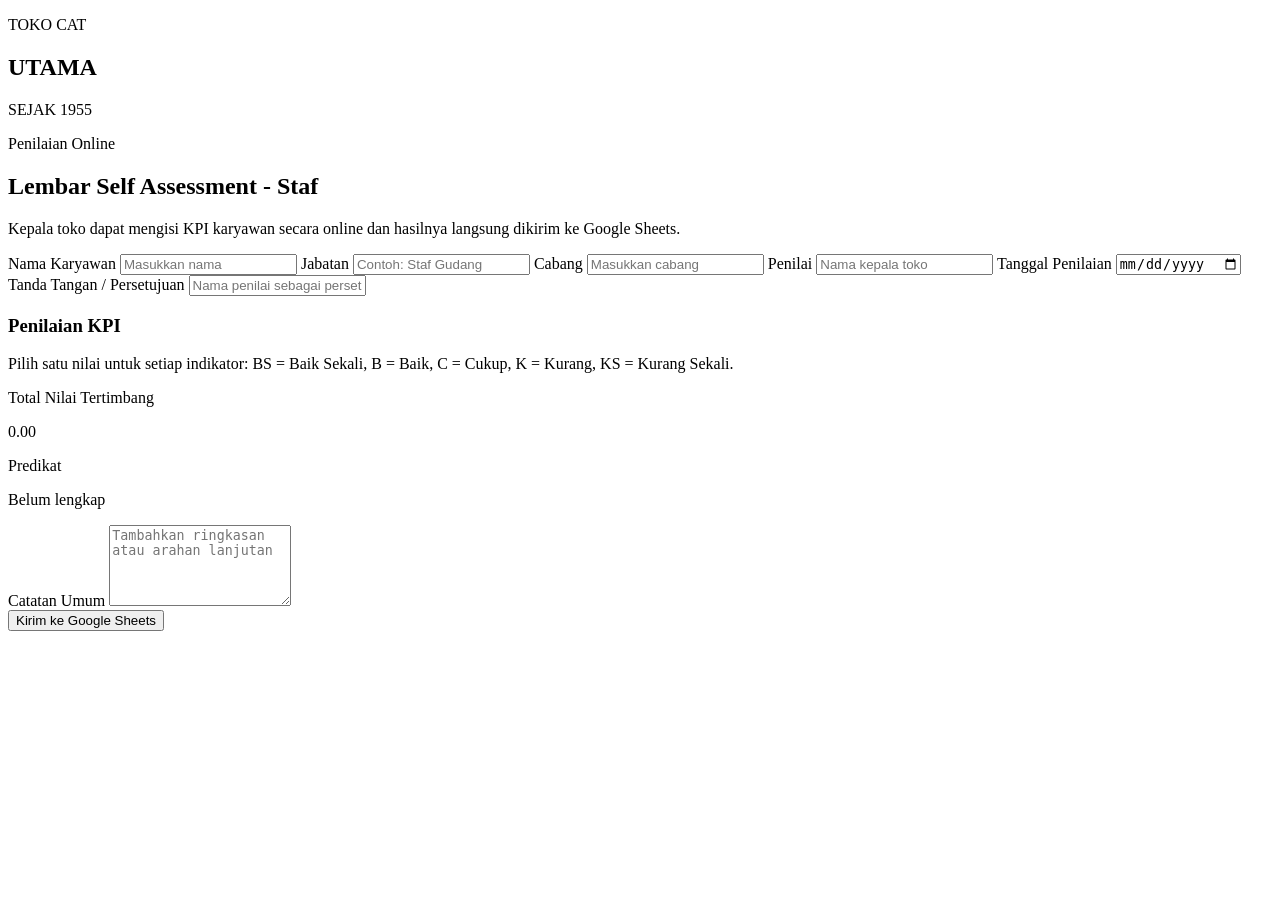
==== index.html @ 6971be31 "Add initial HTML structure for KPI form" ====
<!DOCTYPE html>
<html lang="id">
<head>
  <meta charset="UTF-8">
  <meta name="viewport" content="width=device-width, initial-scale=1.0">
  <title>Form KPI Karyawan</title>
  <link rel="preconnect" href="https://fonts.googleapis.com">
  <link rel="preconnect" href="https://fonts.gstatic.com" crossorigin>
  <link href="https://fonts.googleapis.com/css2?family=Plus+Jakarta+Sans:wght@400;500;600;700;800&display=swap" rel="stylesheet">
  <link rel="stylesheet" href="styles.css">
</head>
<body>
  <main class="page-shell">
    <section class="hero-card">
      <div class="brand-block">
        <p class="brand-kicker">TOKO CAT</p>
        <h1>UTAMA</h1>
        <p class="brand-since">SEJAK 1955</p>
      </div>
      <div class="hero-copy">
        <span class="eyebrow">Penilaian Online</span>
        <h2>Lembar Self Assessment - Staf</h2>
        <p>Kepala toko dapat mengisi KPI karyawan secara online dan hasilnya langsung dikirim ke Google Sheets.</p>
      </div>
    </section>

    <form id="kpiForm" class="form-card">
      <section class="meta-grid">
        <label>
          <span>Nama Karyawan</span>
          <input type="text" name="nama" placeholder="Masukkan nama" required>
        </label>
        <label>
          <span>Jabatan</span>
          <input type="text" name="jabatan" placeholder="Contoh: Staf Gudang" required>
        </label>
        <label>
          <span>Cabang</span>
          <input type="text" name="cabang" placeholder="Masukkan cabang" required>
        </label>
        <label>
          <span>Penilai</span>
          <input type="text" name="penilai" placeholder="Nama kepala toko" required>
        </label>
        <label>
          <span>Tanggal Penilaian</span>
          <input type="date" name="tanggal" required>
        </label>
        <label>
          <span>Tanda Tangan / Persetujuan</span>
          <input type="text" name="ttd" placeholder="Nama penilai sebagai persetujuan" required>
        </label>
      </section>

      <section>
        <div class="section-heading">
          <h3>Penilaian KPI</h3>
          <p>Pilih satu nilai untuk setiap indikator: BS = Baik Sekali, B = Baik, C = Cukup, K = Kurang, KS = Kurang Sekali.</p>
        </div>
        <div id="criteriaList" class="criteria-list"></div>
      </section>

      <section class="summary-card">
        <div>
          <p class="summary-label">Total Nilai Tertimbang</p>
          <p id="totalScore" class="summary-score">0.00</p>
        </div>
        <div>
          <p class="summary-label">Predikat</p>
          <p id="gradeLabel" class="summary-grade">Belum lengkap</p>
        </div>
      </section>

      <section class="note-section">
        <label>
          <span>Catatan Umum</span>
          <textarea name="catatan_umum" rows="5" placeholder="Tambahkan ringkasan atau arahan lanjutan"></textarea>
        </label>
      </section>

      <div class="actions">
        <button type="submit" id="submitButton">Kirim ke Google Sheets</button>
        <p id="formStatus" class="form-status" aria-live="polite"></p>
      </div>
    </form>
  </main>

  <script src="script.js"></script>
</body>
</html>
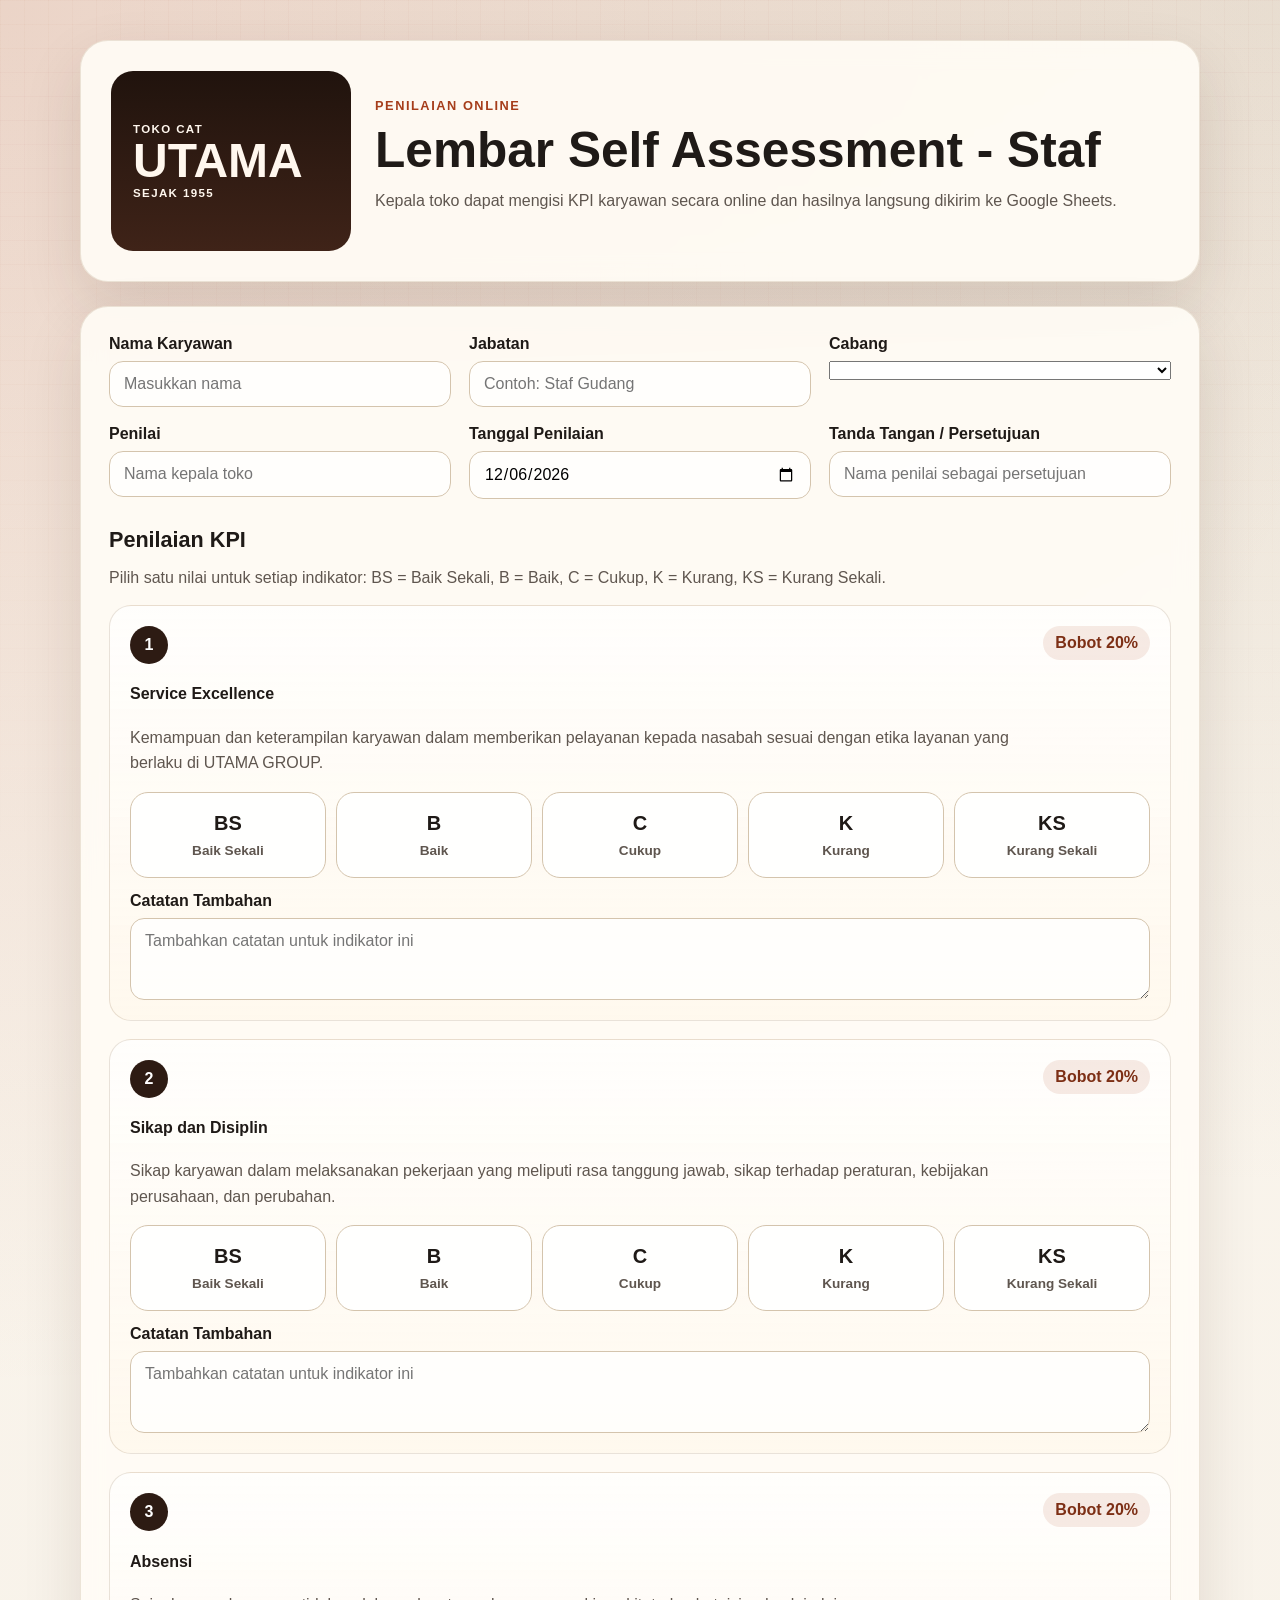
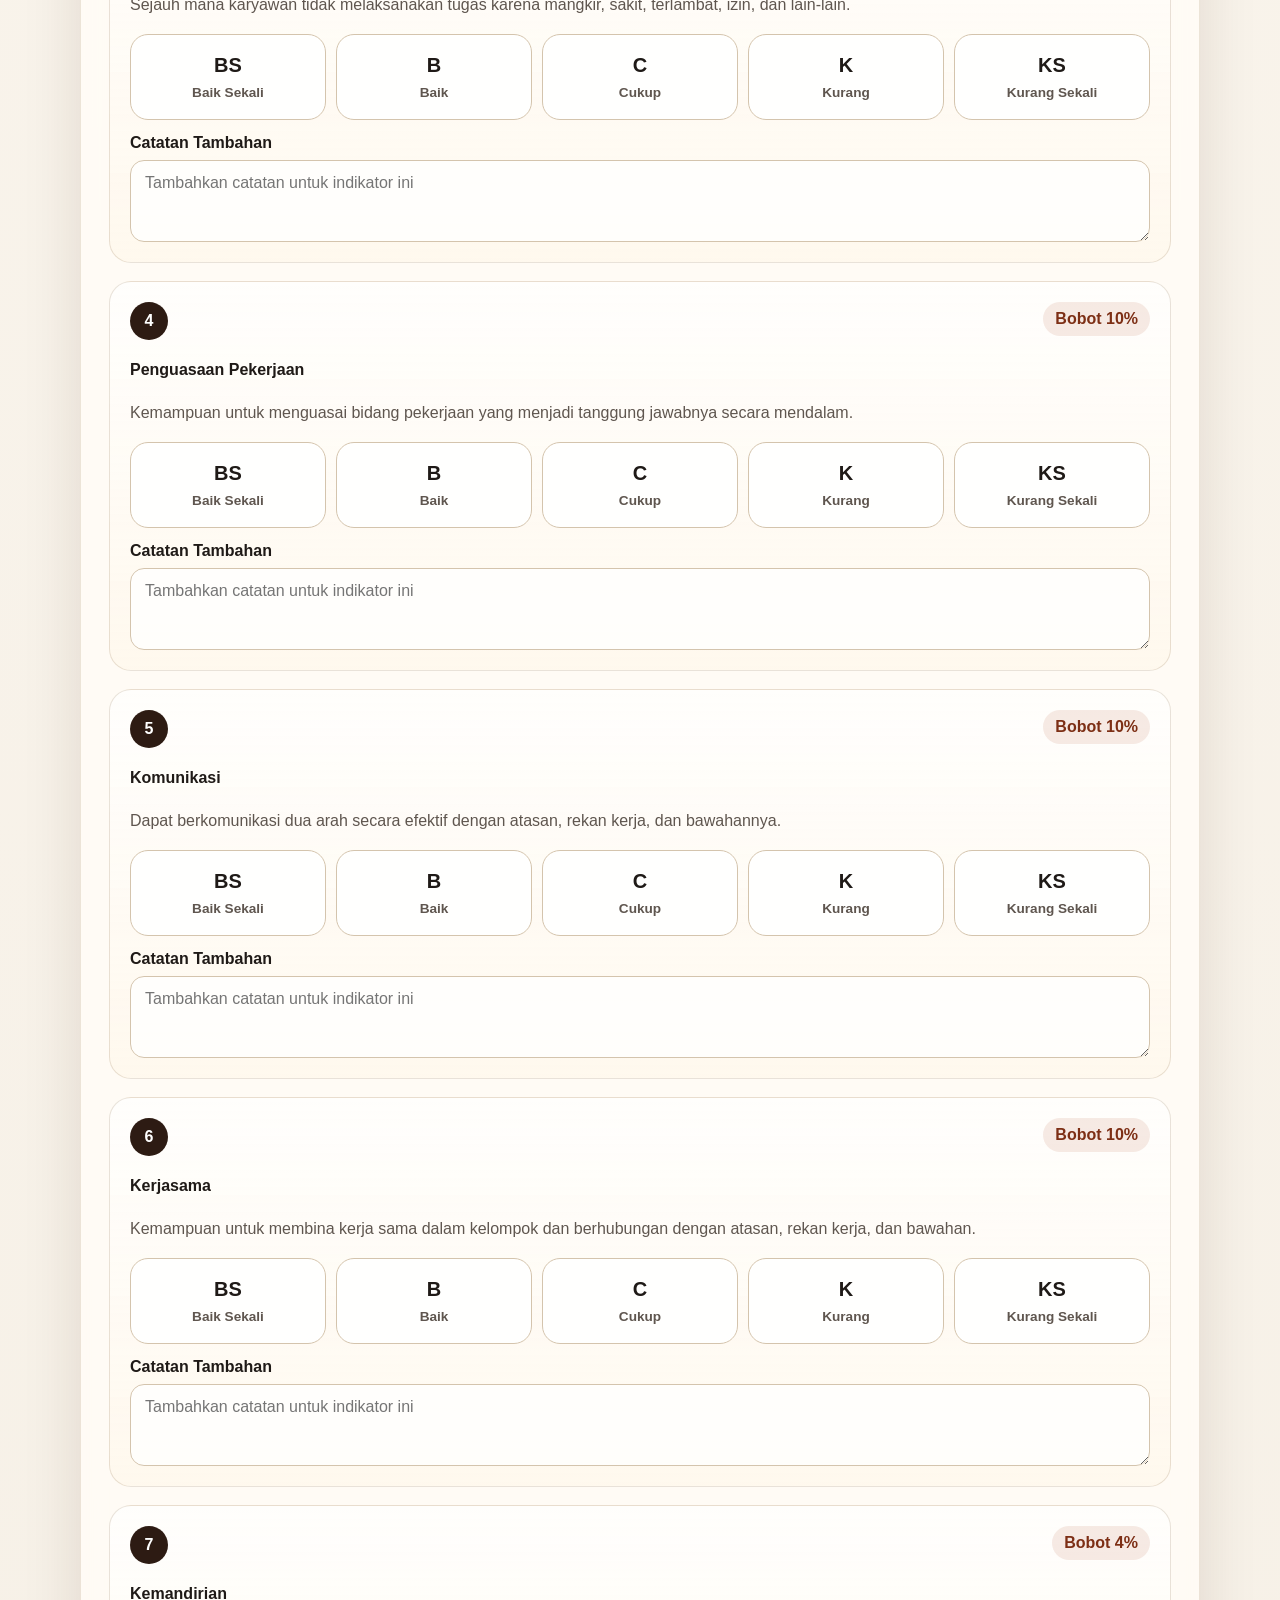
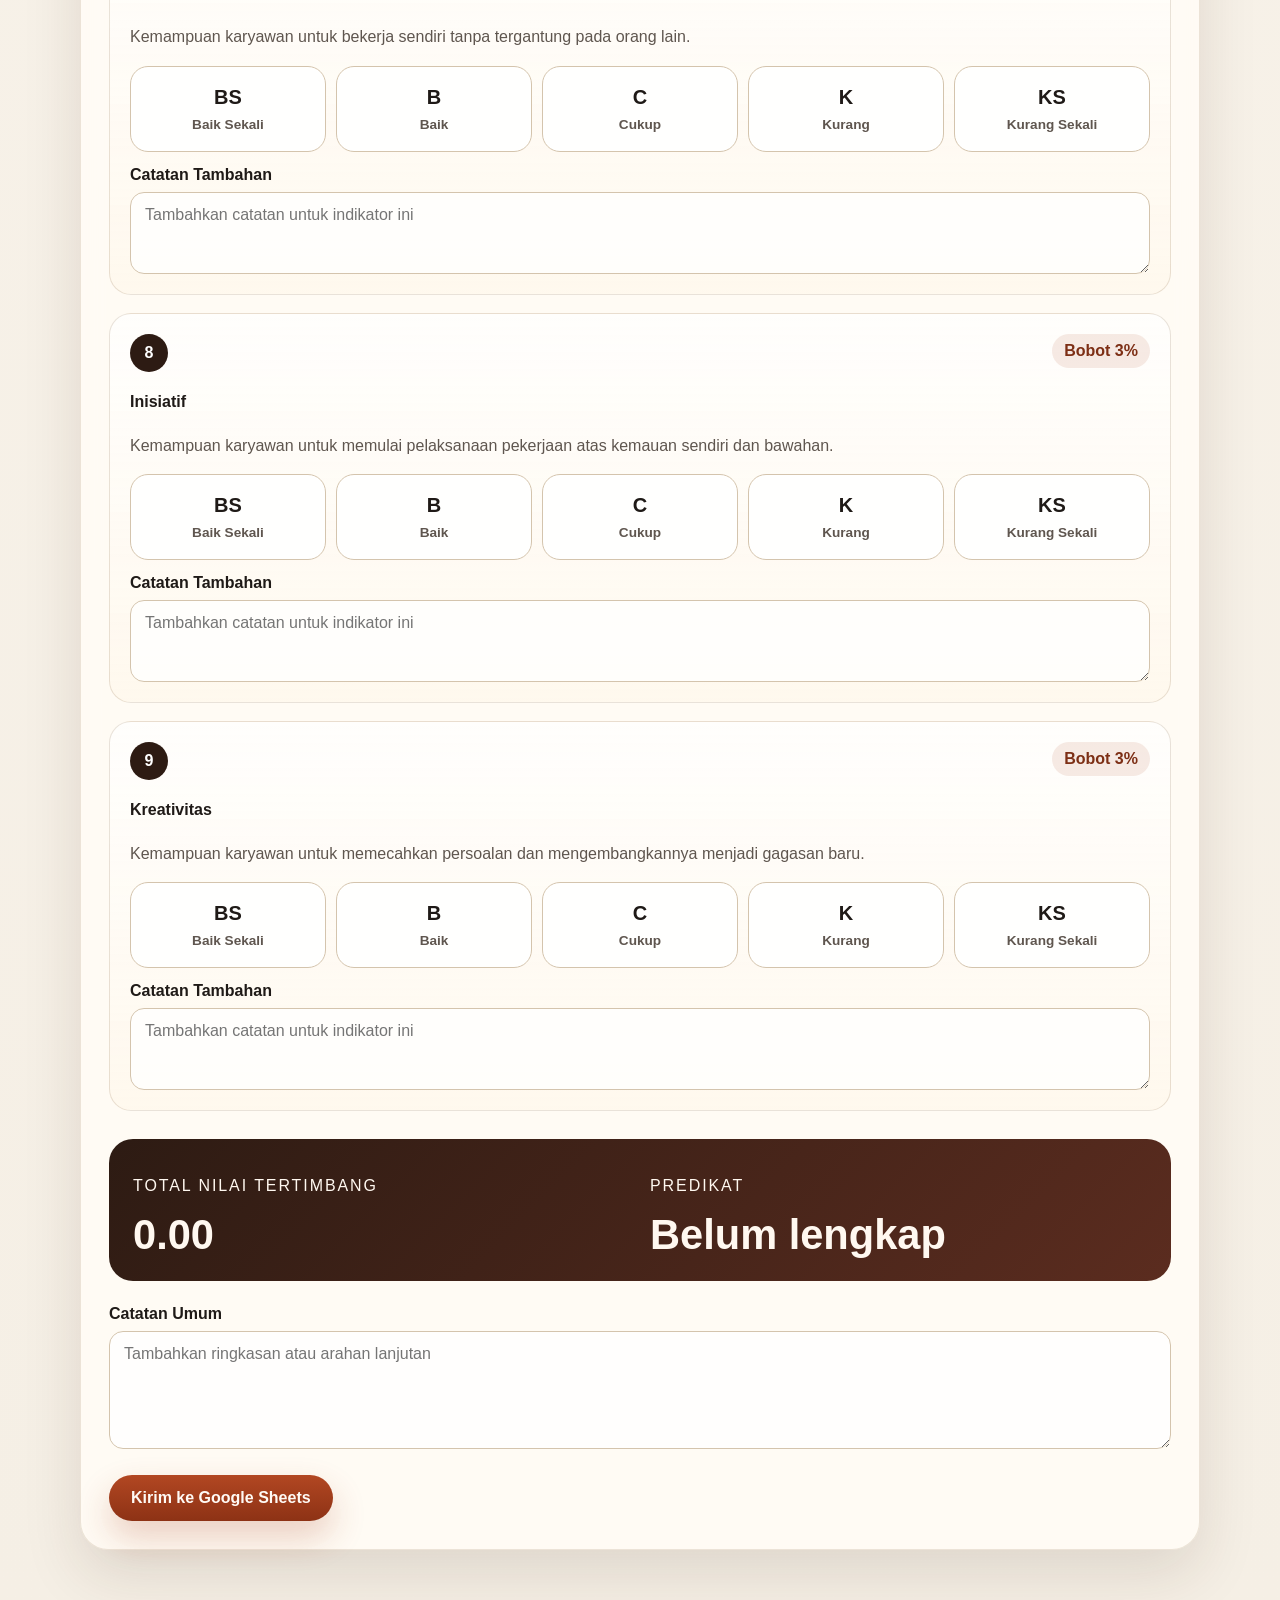
==== commit e77e6a50: "Update index.html" ====
--- a/index.html
+++ b/index.html
@@ -36,7 +36,7 @@
         </label>
         <label>
           <span>Cabang</span>
-          <input type="text" name="cabang" placeholder="Masukkan cabang" required>
+          <select name="cabang" id="cabangSelect" required></select>
         </label>
         <label>
           <span>Penilai</span>
--- a/styles.css
+++ b/styles.css
@@ -0,0 +1,364 @@
+:root {
+  --bg: #f5efe5;
+  --bg-accent: #e5d4bb;
+  --card: rgba(255, 252, 246, 0.92);
+  --text: #1f1a17;
+  --muted: #5f564f;
+  --line: #d4c4ad;
+  --primary: #a63d1b;
+  --primary-dark: #7d2f15;
+  --success: #166534;
+  --shadow: 0 24px 60px rgba(58, 32, 14, 0.12);
+}
+
+* {
+  box-sizing: border-box;
+}
+
+body {
+  margin: 0;
+  font-family: "Plus Jakarta Sans", sans-serif;
+  color: var(--text);
+  background:
+    radial-gradient(circle at top left, rgba(166, 61, 27, 0.18), transparent 28%),
+    radial-gradient(circle at top right, rgba(143, 111, 74, 0.16), transparent 24%),
+    linear-gradient(180deg, #faf5ed 0%, var(--bg) 100%);
+}
+
+body::before {
+  content: "";
+  position: fixed;
+  inset: 0;
+  pointer-events: none;
+  background-image:
+    linear-gradient(rgba(166, 61, 27, 0.03) 1px, transparent 1px),
+    linear-gradient(90deg, rgba(166, 61, 27, 0.03) 1px, transparent 1px);
+  background-size: 24px 24px;
+  mask-image: linear-gradient(180deg, rgba(0, 0, 0, 0.8), transparent);
+}
+
+.page-shell {
+  width: min(1120px, calc(100% - 32px));
+  margin: 40px auto 56px;
+}
+
+.hero-card,
+.form-card {
+  background: var(--card);
+  backdrop-filter: blur(12px);
+  border: 1px solid rgba(120, 84, 39, 0.14);
+  border-radius: 28px;
+  box-shadow: var(--shadow);
+}
+
+.hero-card {
+  display: grid;
+  grid-template-columns: 240px 1fr;
+  gap: 24px;
+  padding: 30px;
+  margin-bottom: 24px;
+}
+
+.brand-block {
+  background: linear-gradient(180deg, #20130d 0%, #3f2318 100%);
+  color: #fff7ee;
+  border-radius: 22px;
+  padding: 22px;
+  display: flex;
+  flex-direction: column;
+  justify-content: center;
+  min-height: 180px;
+}
+
+.brand-block h1 {
+  margin: 2px 0;
+  font-size: 3rem;
+  line-height: 1;
+}
+
+.brand-kicker,
+.brand-since,
+.eyebrow,
+.summary-label {
+  letter-spacing: 0.12em;
+  text-transform: uppercase;
+}
+
+.brand-kicker,
+.brand-since {
+  margin: 0;
+  font-size: 0.72rem;
+  font-weight: 700;
+}
+
+.hero-copy {
+  align-self: center;
+}
+
+.hero-copy h2 {
+  margin: 10px 0 8px;
+  font-size: clamp(2rem, 5vw, 3.1rem);
+  line-height: 1.05;
+}
+
+.hero-copy p,
+.section-heading p,
+.criterion-description,
+.form-status {
+  color: var(--muted);
+}
+
+.eyebrow {
+  color: var(--primary);
+  font-size: 0.8rem;
+  font-weight: 800;
+}
+
+.form-card {
+  padding: 28px;
+}
+
+.meta-grid {
+  display: grid;
+  grid-template-columns: repeat(3, minmax(0, 1fr));
+  gap: 18px;
+  margin-bottom: 28px;
+}
+
+label {
+  display: flex;
+  flex-direction: column;
+  gap: 8px;
+}
+
+label span,
+.criterion-title {
+  font-weight: 700;
+}
+
+input,
+textarea,
+button {
+  font: inherit;
+}
+
+input,
+textarea {
+  width: 100%;
+  border: 1px solid var(--line);
+  border-radius: 14px;
+  background: rgba(255, 255, 255, 0.76);
+  padding: 13px 14px;
+  transition: border-color 160ms ease, box-shadow 160ms ease, transform 160ms ease;
+}
+
+input:focus,
+textarea:focus {
+  outline: none;
+  border-color: rgba(166, 61, 27, 0.65);
+  box-shadow: 0 0 0 4px rgba(166, 61, 27, 0.12);
+}
+
+.section-heading {
+  margin-bottom: 18px;
+}
+
+.section-heading h3 {
+  margin: 0 0 8px;
+  font-size: 1.35rem;
+}
+
+.criteria-list {
+  display: grid;
+  gap: 18px;
+}
+
+.criterion-card {
+  border: 1px solid rgba(120, 84, 39, 0.16);
+  border-radius: 22px;
+  padding: 20px;
+  background: linear-gradient(180deg, rgba(255, 255, 255, 0.72), rgba(255, 248, 237, 0.9));
+}
+
+.criterion-header {
+  display: flex;
+  justify-content: space-between;
+  gap: 12px;
+  align-items: flex-start;
+  margin-bottom: 16px;
+}
+
+.criterion-number {
+  width: 38px;
+  height: 38px;
+  border-radius: 999px;
+  background: #2d1b13;
+  color: #fff;
+  display: grid;
+  place-items: center;
+  font-weight: 800;
+  flex-shrink: 0;
+}
+
+.criterion-weight {
+  white-space: nowrap;
+  border-radius: 999px;
+  background: rgba(166, 61, 27, 0.1);
+  color: var(--primary-dark);
+  font-weight: 800;
+  padding: 8px 12px;
+}
+
+.criterion-description {
+  margin: 8px 0 0;
+  line-height: 1.6;
+}
+
+.rating-group {
+  display: grid;
+  grid-template-columns: repeat(5, minmax(0, 1fr));
+  gap: 10px;
+  margin-bottom: 14px;
+}
+
+.rating-option {
+  position: relative;
+}
+
+.rating-option input {
+  position: absolute;
+  opacity: 0;
+  pointer-events: none;
+}
+
+.rating-option label {
+  min-height: 86px;
+  border-radius: 18px;
+  border: 1px solid var(--line);
+  background: rgba(255, 255, 255, 0.86);
+  align-items: center;
+  justify-content: center;
+  text-align: center;
+  padding: 12px 10px;
+  cursor: pointer;
+}
+
+.rating-option label span:first-child {
+  font-size: 1.25rem;
+  font-weight: 800;
+}
+
+.rating-option label span:last-child {
+  color: var(--muted);
+  font-size: 0.85rem;
+}
+
+.rating-option input:checked + label {
+  background: linear-gradient(180deg, rgba(166, 61, 27, 0.96), rgba(125, 47, 21, 0.98));
+  border-color: transparent;
+  box-shadow: 0 16px 30px rgba(166, 61, 27, 0.2);
+  transform: translateY(-2px);
+}
+
+.rating-option input:checked + label span {
+  color: #fffaf5;
+}
+
+.summary-card {
+  margin-top: 28px;
+  padding: 22px 24px;
+  display: grid;
+  grid-template-columns: repeat(2, minmax(0, 1fr));
+  gap: 20px;
+  border-radius: 24px;
+  background: linear-gradient(135deg, #2d1b13 0%, #5b2c1f 100%);
+  color: #fff8f0;
+}
+
+.summary-score,
+.summary-grade {
+  margin: 10px 0 0;
+  font-size: clamp(1.7rem, 4vw, 2.6rem);
+  font-weight: 800;
+}
+
+.note-section {
+  margin-top: 24px;
+}
+
+.actions {
+  margin-top: 26px;
+  display: flex;
+  flex-wrap: wrap;
+  align-items: center;
+  gap: 16px;
+}
+
+button {
+  border: none;
+  border-radius: 999px;
+  background: linear-gradient(180deg, #b24722 0%, #8d3215 100%);
+  color: #fffaf5;
+  font-weight: 800;
+  padding: 14px 22px;
+  cursor: pointer;
+  transition: transform 160ms ease, box-shadow 160ms ease, opacity 160ms ease;
+  box-shadow: 0 16px 34px rgba(166, 61, 27, 0.24);
+}
+
+button:hover {
+  transform: translateY(-2px);
+}
+
+button:disabled {
+  opacity: 0.7;
+  cursor: wait;
+}
+
+.form-status {
+  margin: 0;
+  font-weight: 600;
+}
+
+.form-status.success {
+  color: var(--success);
+}
+
+.form-status.error {
+  color: #b91c1c;
+}
+
+@media (max-width: 900px) {
+  .hero-card,
+  .meta-grid,
+  .summary-card {
+    grid-template-columns: 1fr;
+  }
+
+  .hero-card {
+    padding: 22px;
+  }
+}
+
+@media (max-width: 680px) {
+  .page-shell {
+    width: min(100% - 18px, 1120px);
+    margin: 18px auto 32px;
+  }
+
+  .form-card {
+    padding: 18px;
+  }
+
+  .criterion-card {
+    padding: 16px;
+  }
+
+  .rating-group {
+    grid-template-columns: repeat(2, minmax(0, 1fr));
+  }
+
+  .criterion-header {
+    flex-direction: column;
+  }
+}
